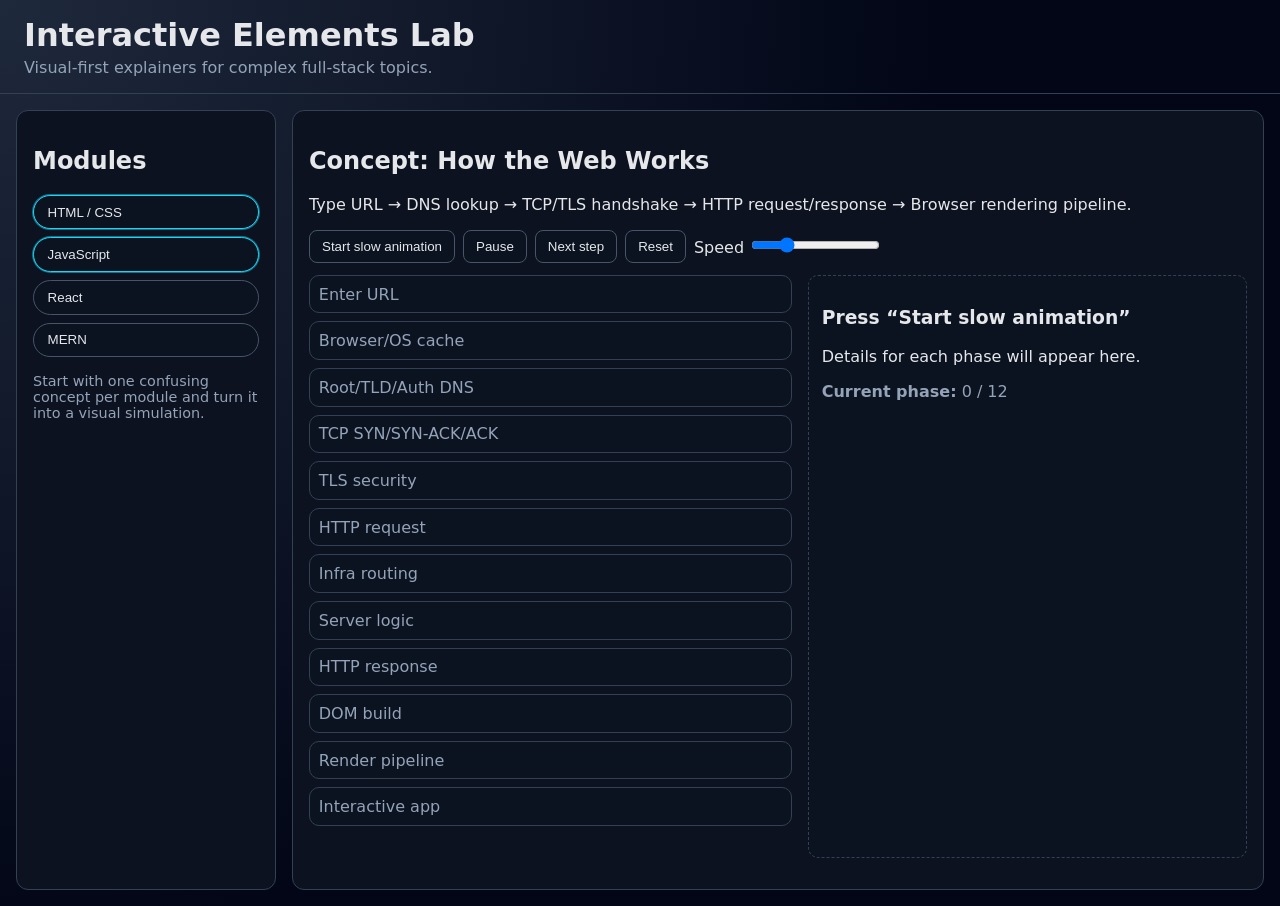
==== index.html @ 66f9f6fa "Create interactive web explainer for how the web works" ====
<!doctype html>
<html lang="en">
  <head>
    <meta charset="UTF-8" />
    <meta name="viewport" content="width=device-width, initial-scale=1.0" />
    <title>Interactive Elements for Learners</title>
    <link rel="stylesheet" href="styles.css" />
  </head>
  <body>
    <header class="app-header">
      <h1>Interactive Elements Lab</h1>
      <p>Visual-first explainers for complex full-stack topics.</p>
    </header>

    <main class="app-shell">
      <aside class="module-panel">
        <h2>Modules</h2>
        <ul>
          <li><button class="module-chip active">HTML / CSS</button></li>
          <li><button class="module-chip active">JavaScript</button></li>
          <li><button class="module-chip">React</button></li>
          <li><button class="module-chip">MERN</button></li>
        </ul>
        <p class="hint">Start with one confusing concept per module and turn it into a visual simulation.</p>
      </aside>

      <section class="concept-panel">
        <div class="concept-header">
          <h2>Concept: How the Web Works</h2>
          <p>
            Type URL → DNS lookup → TCP/TLS handshake → HTTP request/response → Browser rendering pipeline.
          </p>
        </div>

        <div class="controls">
          <button id="startBtn">Start slow animation</button>
          <button id="pauseBtn">Pause</button>
          <button id="nextBtn">Next step</button>
          <button id="resetBtn">Reset</button>
          <label>
            Speed
            <input id="speedRange" type="range" min="1" max="5" value="2" />
          </label>
        </div>

        <div class="visual-layout">
          <div class="flow-column">
            <div id="flowTrack" class="flow-track"></div>
            <div id="packet" class="packet hidden">REQ</div>
          </div>

          <div class="detail-column">
            <h3 id="stepTitle">Press “Start slow animation”</h3>
            <p id="stepDescription">Details for each phase will appear here.</p>
            <ul id="stepBullets"></ul>
            <div class="meta">
              <strong>Current phase:</strong> <span id="phaseIndex">0 / 12</span>
            </div>
          </div>
        </div>
      </section>
    </main>

    <script src="app.js"></script>
  </body>
</html>
---- styles.css ----
:root {
  --bg: #0f172a;
  --card: #111827;
  --ink: #e5e7eb;
  --accent: #22d3ee;
  --accent2: #f97316;
  --muted: #94a3b8;
}

* { box-sizing: border-box; }

body {
  margin: 0;
  font-family: Inter, system-ui, -apple-system, Segoe UI, Roboto, sans-serif;
  background: radial-gradient(circle at top left, #1e293b, #020617 60%);
  color: var(--ink);
}

.app-header {
  padding: 1rem 1.5rem;
  border-bottom: 1px solid #334155;
}

.app-header h1 { margin: 0 0 0.25rem; }
.app-header p { margin: 0; color: var(--muted); }

.app-shell {
  display: grid;
  grid-template-columns: 260px 1fr;
  gap: 1rem;
  padding: 1rem;
  min-height: calc(100vh - 88px);
}

.module-panel,
.concept-panel {
  background: color-mix(in oklab, var(--card) 88%, #000);
  border: 1px solid #334155;
  border-radius: 12px;
  padding: 1rem;
}

.module-panel ul {
  list-style: none;
  margin: 0;
  padding: 0;
  display: grid;
  gap: 0.5rem;
}

.module-chip {
  width: 100%;
  border: 1px solid #475569;
  background: #0b1220;
  color: var(--ink);
  border-radius: 999px;
  padding: 0.55rem 0.85rem;
  text-align: left;
}

.module-chip.active {
  border-color: var(--accent);
  box-shadow: 0 0 0 1px #0e7490;
}

.hint { color: var(--muted); font-size: 0.9rem; margin-top: 1rem; }

.controls {
  display: flex;
  flex-wrap: wrap;
  gap: 0.5rem;
  align-items: center;
  margin: 0.75rem 0;
}

.controls button {
  border: 1px solid #475569;
  border-radius: 8px;
  padding: 0.5rem 0.75rem;
  background: #0b1220;
  color: var(--ink);
  cursor: pointer;
}

.controls button:hover { border-color: var(--accent); }

.visual-layout {
  display: grid;
  grid-template-columns: 1.1fr 1fr;
  gap: 1rem;
}

.flow-track {
  display: grid;
  gap: 0.5rem;
}

.step-node {
  border: 1px solid #334155;
  border-radius: 10px;
  background: #0b1220;
  padding: 0.55rem;
  position: relative;
  color: var(--muted);
}

.step-node.active {
  color: var(--ink);
  border-color: var(--accent);
  box-shadow: 0 0 0 1px #155e75;
}

.step-node.done {
  border-color: #22c55e;
}

.packet {
  margin-top: 0.4rem;
  background: var(--accent2);
  color: #111827;
  font-weight: 700;
  width: fit-content;
  padding: 0.2rem 0.5rem;
  border-radius: 999px;
  transition: transform 500ms ease;
}

.hidden { opacity: 0; }

.detail-column {
  border: 1px dashed #334155;
  border-radius: 10px;
  padding: 0.8rem;
  background: #0b1220;
}

#stepBullets {
  margin: 0.5rem 0 0;
  padding-left: 1.1rem;
  color: #cbd5e1;
}

.meta { margin-top: 1rem; color: var(--muted); }

@media (max-width: 960px) {
  .app-shell,
  .visual-layout {
    grid-template-columns: 1fr;
  }
}
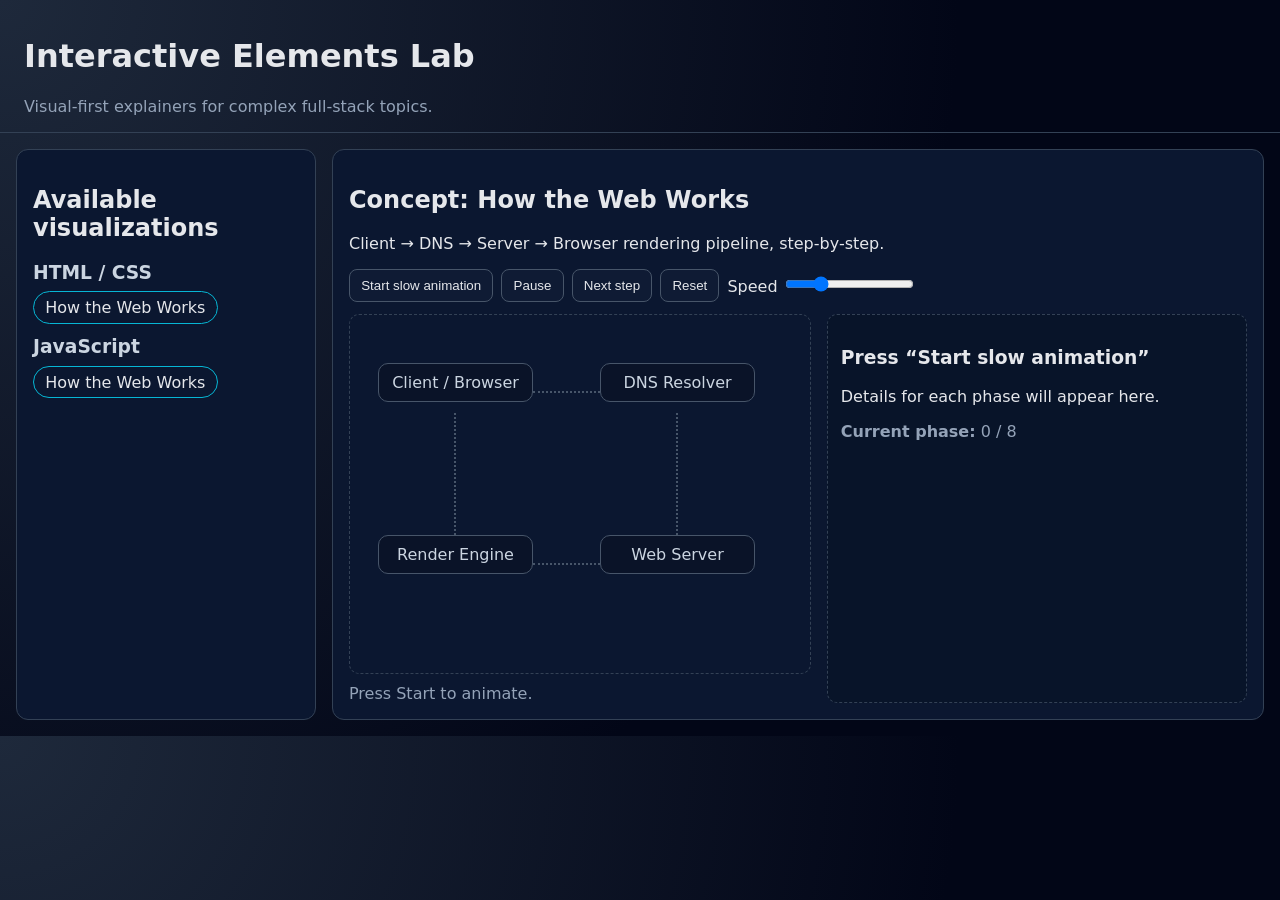
==== commit 980a694a: "Revamp web flow visualization with network blocks and filtered modules" ====
--- a/index.html
+++ b/index.html
@@ -14,22 +14,14 @@
 
     <main class="app-shell">
       <aside class="module-panel">
-        <h2>Modules</h2>
-        <ul>
-          <li><button class="module-chip active">HTML / CSS</button></li>
-          <li><button class="module-chip active">JavaScript</button></li>
-          <li><button class="module-chip">React</button></li>
-          <li><button class="module-chip">MERN</button></li>
-        </ul>
-        <p class="hint">Start with one confusing concept per module and turn it into a visual simulation.</p>
+        <h2>Available visualizations</h2>
+        <div id="catalogue" class="catalogue"></div>
       </aside>
 
       <section class="concept-panel">
         <div class="concept-header">
           <h2>Concept: How the Web Works</h2>
-          <p>
-            Type URL → DNS lookup → TCP/TLS handshake → HTTP request/response → Browser rendering pipeline.
-          </p>
+          <p>Client → DNS → Server → Browser rendering pipeline, step-by-step.</p>
         </div>
 
         <div class="controls">
@@ -37,25 +29,32 @@
           <button id="pauseBtn">Pause</button>
           <button id="nextBtn">Next step</button>
           <button id="resetBtn">Reset</button>
-          <label>
-            Speed
-            <input id="speedRange" type="range" min="1" max="5" value="2" />
-          </label>
+          <label>Speed <input id="speedRange" type="range" min="1" max="5" value="2" /></label>
         </div>
 
         <div class="visual-layout">
           <div class="flow-column">
-            <div id="flowTrack" class="flow-track"></div>
-            <div id="packet" class="packet hidden">REQ</div>
+            <div class="network-map" id="networkMap">
+              <div class="node" id="node-client">Client / Browser</div>
+              <div class="node" id="node-dns">DNS Resolver</div>
+              <div class="node" id="node-server">Web Server</div>
+              <div class="node" id="node-render">Render Engine</div>
+
+              <div class="link link-client-dns"></div>
+              <div class="link link-dns-server"></div>
+              <div class="link link-server-client"></div>
+              <div class="link link-client-render"></div>
+
+              <div id="packet" class="packet hidden">REQ</div>
+            </div>
+            <div id="stepLabel" class="step-label">Press Start to animate.</div>
           </div>
 
           <div class="detail-column">
             <h3 id="stepTitle">Press “Start slow animation”</h3>
             <p id="stepDescription">Details for each phase will appear here.</p>
             <ul id="stepBullets"></ul>
-            <div class="meta">
-              <strong>Current phase:</strong> <span id="phaseIndex">0 / 12</span>
-            </div>
+            <div class="meta"><strong>Current phase:</strong> <span id="phaseIndex">0 / 8</span></div>
           </div>
         </div>
       </section>
--- a/styles.css
+++ b/styles.css
@@ -1,150 +1,73 @@
 :root {
-  --bg: #0f172a;
-  --card: #111827;
+  --card: #0b1730;
   --ink: #e5e7eb;
-  --accent: #22d3ee;
-  --accent2: #f97316;
   --muted: #94a3b8;
+  --accent: #06b6d4;
+  --active: #22c55e;
 }
-
 * { box-sizing: border-box; }
-
 body {
   margin: 0;
-  font-family: Inter, system-ui, -apple-system, Segoe UI, Roboto, sans-serif;
-  background: radial-gradient(circle at top left, #1e293b, #020617 60%);
+  font-family: Inter, system-ui, sans-serif;
   color: var(--ink);
+  background: radial-gradient(circle at top left, #1e293b, #020617 65%);
 }
+.app-header { padding: 1rem 1.5rem; border-bottom: 1px solid #334155; }
+.app-header p { color: var(--muted); margin: 0.2rem 0 0; }
+.app-shell { display: grid; grid-template-columns: 300px 1fr; gap: 1rem; padding: 1rem; }
+.module-panel,.concept-panel { background: var(--card); border: 1px solid #334155; border-radius: 12px; padding: 1rem; }
+.catalogue { display: grid; gap: 0.8rem; }
+.module-group h3 { margin: 0 0 0.35rem; color: #cbd5e1; }
+.topic-pill { display: inline-block; border: 1px solid var(--accent); border-radius: 999px; padding: 0.35rem 0.7rem; margin: 0.2rem 0.2rem 0 0; }
+.controls { display: flex; flex-wrap: wrap; gap: 0.5rem; align-items: center; margin-bottom: 0.8rem; }
+.controls button { background:#0f1b34; color:var(--ink); border:1px solid #475569; border-radius:8px; padding:0.5rem 0.7rem; }
+.visual-layout { display:grid; grid-template-columns:1.1fr 1fr; gap:1rem; }
 
-.app-header {
-  padding: 1rem 1.5rem;
-  border-bottom: 1px solid #334155;
-}
-
-.app-header h1 { margin: 0 0 0.25rem; }
-.app-header p { margin: 0; color: var(--muted); }
-
-.app-shell {
-  display: grid;
-  grid-template-columns: 260px 1fr;
-  gap: 1rem;
-  padding: 1rem;
-  min-height: calc(100vh - 88px);
-}
-
-.module-panel,
-.concept-panel {
-  background: color-mix(in oklab, var(--card) 88%, #000);
-  border: 1px solid #334155;
-  border-radius: 12px;
+.network-map {
+  position: relative;
+  min-height: 360px;
+  border: 1px dashed #334155;
+  border-radius: 10px;
   padding: 1rem;
 }
+.node {
+  position: absolute;
+  width: 155px;
+  padding: 0.55rem;
+  text-align: center;
+  border: 1px solid #475569;
+  border-radius: 10px;
+  background: #0a1328;
+  color: #cbd5e1;
+  transition: all .25s ease;
+}
+.node.active { border-color: var(--active); box-shadow: 0 0 0 1px #166534; color: #fff; }
+#node-client { left: 28px; top: 48px; }
+#node-dns { left: 250px; top: 48px; }
+#node-server { left: 250px; top: 220px; }
+#node-render { left: 28px; top: 220px; }
 
-.module-panel ul {
-  list-style: none;
-  margin: 0;
-  padding: 0;
-  display: grid;
-  gap: 0.5rem;
-}
-
-.module-chip {
-  width: 100%;
-  border: 1px solid #475569;
-  background: #0b1220;
-  color: var(--ink);
-  border-radius: 999px;
-  padding: 0.55rem 0.85rem;
-  text-align: left;
-}
-
-.module-chip.active {
-  border-color: var(--accent);
-  box-shadow: 0 0 0 1px #0e7490;
-}
-
-.hint { color: var(--muted); font-size: 0.9rem; margin-top: 1rem; }
-
-.controls {
-  display: flex;
-  flex-wrap: wrap;
-  gap: 0.5rem;
-  align-items: center;
-  margin: 0.75rem 0;
-}
-
-.controls button {
-  border: 1px solid #475569;
-  border-radius: 8px;
-  padding: 0.5rem 0.75rem;
-  background: #0b1220;
-  color: var(--ink);
-  cursor: pointer;
-}
-
-.controls button:hover { border-color: var(--accent); }
-
-.visual-layout {
-  display: grid;
-  grid-template-columns: 1.1fr 1fr;
-  gap: 1rem;
-}
-
-.flow-track {
-  display: grid;
-  gap: 0.5rem;
-}
-
-.step-node {
-  border: 1px solid #334155;
-  border-radius: 10px;
-  background: #0b1220;
-  padding: 0.55rem;
-  position: relative;
-  color: var(--muted);
-}
-
-.step-node.active {
-  color: var(--ink);
-  border-color: var(--accent);
-  box-shadow: 0 0 0 1px #155e75;
-}
-
-.step-node.done {
-  border-color: #22c55e;
-}
+.link { position:absolute; border-top:2px dotted #475569; transform-origin:left center; }
+.link.active { border-top-color: var(--accent); }
+.link-client-dns { left: 183px; top: 76px; width: 67px; }
+.link-dns-server { left: 327px; top: 97px; width: 122px; transform: rotate(90deg); }
+.link-server-client { left: 183px; top: 248px; width: 67px; }
+.link-client-render { left: 105px; top: 97px; width: 122px; transform: rotate(90deg); }
 
 .packet {
-  margin-top: 0.4rem;
-  background: var(--accent2);
-  color: #111827;
-  font-weight: 700;
-  width: fit-content;
-  padding: 0.2rem 0.5rem;
-  border-radius: 999px;
-  transition: transform 500ms ease;
+  position:absolute;
+  left: 95px; top: 83px;
+  background:#f97316; color:#111827; font-weight:700;
+  border-radius:999px; padding:0.2rem 0.5rem;
+  transition: left .8s ease, top .8s ease;
 }
+.hidden { opacity:0; }
+.step-label { color: var(--muted); margin-top: .6rem; }
+.detail-column { border:1px dashed #334155; border-radius:10px; padding: .8rem; background:#081429; }
+#stepBullets { padding-left: 1.1rem; }
+.meta { color: var(--muted); }
 
-.hidden { opacity: 0; }
-
-.detail-column {
-  border: 1px dashed #334155;
-  border-radius: 10px;
-  padding: 0.8rem;
-  background: #0b1220;
+@media (max-width: 1000px) {
+  .app-shell,.visual-layout { grid-template-columns: 1fr; }
+  .network-map { overflow-x: auto; }
 }
-
-#stepBullets {
-  margin: 0.5rem 0 0;
-  padding-left: 1.1rem;
-  color: #cbd5e1;
-}
-
-.meta { margin-top: 1rem; color: var(--muted); }
-
-@media (max-width: 960px) {
-  .app-shell,
-  .visual-layout {
-    grid-template-columns: 1fr;
-  }
-}
